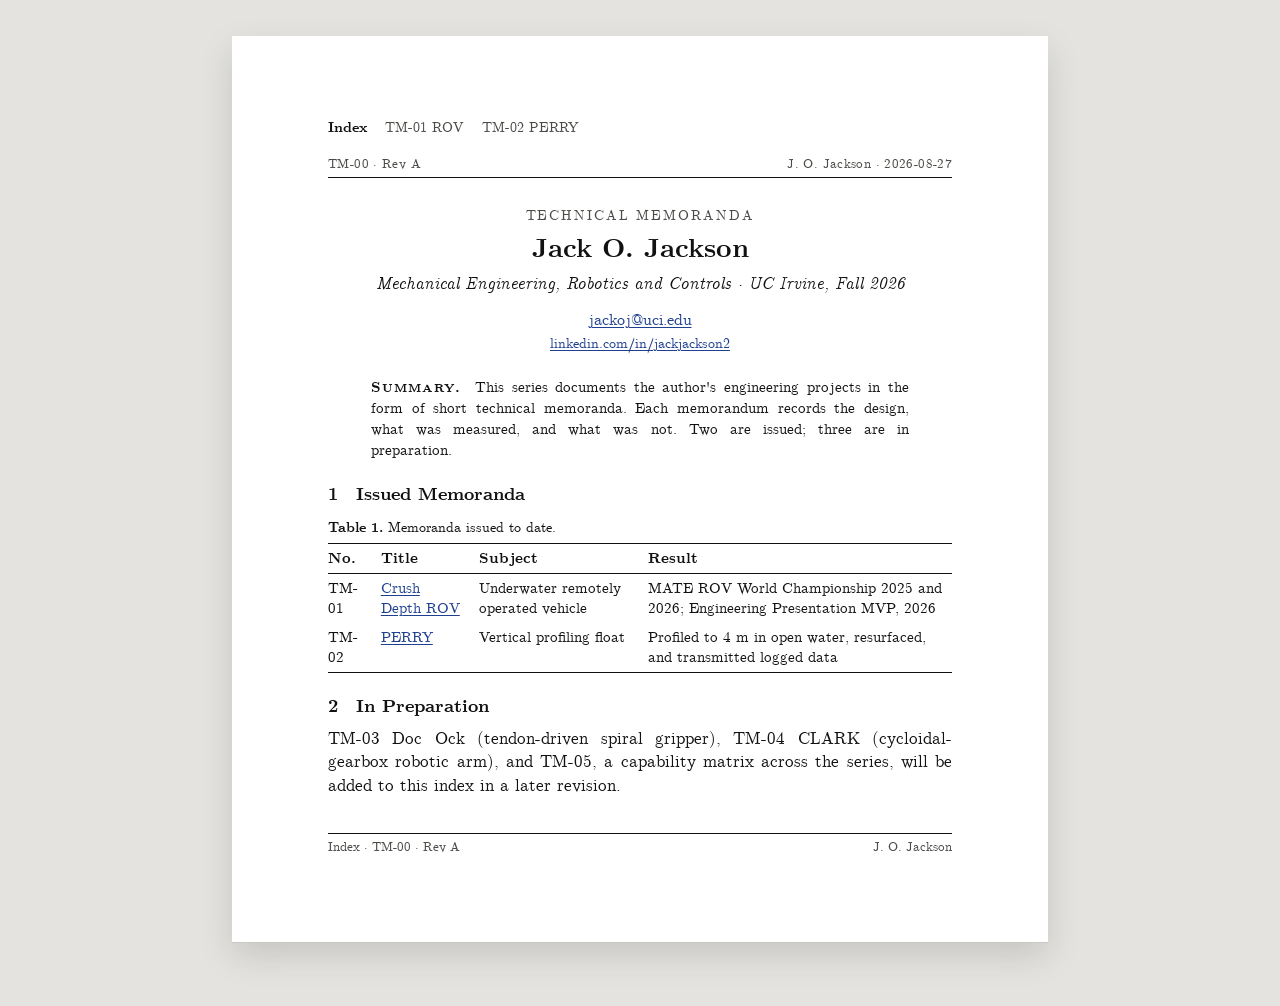
==== index.html @ 0d2413bf "Restyle as technical memoranda Replace the datasheet system (teal/amber, IBM Plex + JetBrains Mono, " ====
<!DOCTYPE html>
<html lang="en">
<head>
<meta charset="utf-8">
<meta name="viewport" content="width=device-width, initial-scale=1">
<title>J. O. Jackson — Technical Memoranda</title>
<meta name="description" content="Technical memoranda by Jack O. Jackson, mechanical engineering (robotics and controls), UC Irvine. Competition ROV, profiling float, and further projects in preparation.">
<link rel="stylesheet" href="assets/style.css">
</head>
<body>
<article class="memo">

  <nav class="site-nav" aria-label="Memorandum index">
    <a href="index.html" aria-current="page">Index</a>
    <a href="01-rov.html">TM-01 ROV</a>
    <a href="02-perry.html">TM-02 PERRY</a>
  </nav>

  <div class="runhead"><span>TM-00 · Rev A</span><span>J. O. Jackson · 2026-08-27</span></div>

  <header>
    <div class="kind">Technical Memoranda</div>
    <h1>Jack O. Jackson</h1>
    <div class="sub">Mechanical Engineering, Robotics and Controls · UC Irvine, Fall 2026</div>
    <div class="authors"><a href="mailto:jackoj@uci.edu">jackoj@uci.edu</a><small><a href="https://linkedin.com/in/jackjackson2">linkedin.com/in/jackjackson2</a></small></div>

    <p class="abstract"><b>Summary.</b> This series documents the author's engineering projects in the form of short technical memoranda. Each memorandum records the design, what was measured, and what was not. Two are issued; three are in preparation.</p>
  </header>

  <section>
    <h2><span class="n">1</span>Issued Memoranda</h2>
    <div class="tabwrap">
      <table>
        <caption><b>Table 1.</b> Memoranda issued to date.</caption>
        <thead><tr><th>No.</th><th>Title</th><th>Subject</th><th>Result</th></tr></thead>
        <tbody>
          <tr>
            <td>TM-01</td>
            <td><a href="01-rov.html">Crush Depth ROV</a></td>
            <td>Underwater remotely operated vehicle</td>
            <td>MATE ROV World Championship 2025 and 2026; Engineering Presentation MVP, 2026</td>
          </tr>
          <tr>
            <td>TM-02</td>
            <td><a href="02-perry.html">PERRY</a></td>
            <td>Vertical profiling float</td>
            <td>Profiled to 4&nbsp;m in open water, resurfaced, and transmitted logged data</td>
          </tr>
        </tbody>
      </table>
    </div>
  </section>

  <section>
    <h2><span class="n">2</span>In Preparation</h2>
    <p>TM-03 Doc Ock (tendon-driven spiral gripper), TM-04 CLARK (cycloidal-gearbox robotic arm), and TM-05, a capability matrix across the series, will be added to this index in a later revision.</p>
  </section>

  <footer class="pgfoot"><span>Index · TM-00 · Rev A</span><span>J. O. Jackson</span></footer>

</article>
</body>
</html>
---- assets/style.css ----
/* ==========================================================================
   Technical memorandum stylesheet — shared by every page (00–05).
   Model: a letter-size lab memo set in Computer Modern. One column, numbered
   sections, captioned figures and tables, references, page footer.
   Ink on paper. Print-to-PDF is a first-class target.
   Type: CMU Serif (OFL) for everything; JetBrains Mono only for identifiers
   that would be typeset in \texttt{} — pin names, file names, registers.
   ========================================================================== */

@font-face {
  font-family: "CMU Serif";
  src: url("fonts/cmu-serif-500-roman.woff2") format("woff2");
  font-weight: 400; font-style: normal; font-display: swap;
}
@font-face {
  font-family: "CMU Serif";
  src: url("fonts/cmu-serif-500-italic.woff2") format("woff2");
  font-weight: 400; font-style: italic; font-display: swap;
}
@font-face {
  font-family: "CMU Serif";
  src: url("fonts/cmu-serif-700-roman.woff2") format("woff2");
  font-weight: 700; font-style: normal; font-display: swap;
}
@font-face {
  font-family: "CMU Serif";
  src: url("fonts/cmu-serif-700-italic.woff2") format("woff2");
  font-weight: 700; font-style: italic; font-display: swap;
}
@font-face {
  font-family: "JetBrains Mono";
  src: url("fonts/JetBrainsMono-Regular.woff2") format("woff2");
  font-weight: 400; font-style: normal; font-display: swap;
}
@font-face {
  font-family: "JetBrains Mono";
  src: url("fonts/JetBrainsMono-Bold.woff2") format("woff2");
  font-weight: 700; font-style: normal; font-display: swap;
}

:root {
  --desk: #e4e3df;       /* screen only: the surface the sheet sits on */
  --paper: #ffffff;
  --ink: #111111;
  --ink-soft: #4a4a46;   /* running head, captions' secondary text */
  --rule: #111111;
  --link: #1f3f8f;       /* hyperref-style dark blue, the one colour on the page */
  --slot: #f7f7f4;       /* reserved figure slot fill */
  --serif: "CMU Serif", "Latin Modern Roman", "Times New Roman", Times, serif;
  --mono: "JetBrains Mono", ui-monospace, Consolas, monospace;
}

* { margin: 0; padding: 0; box-sizing: border-box; }
html { -webkit-text-size-adjust: 100%; }

body {
  font-family: var(--serif);
  font-size: 16.5px;
  line-height: 1.42;
  color: var(--ink);
  background: var(--desk);
}

/* The sheet: one letter page, on screen and in print. */
.memo {
  max-width: 8.5in;
  margin: 36px auto 64px;
  padding: 0.85in 1in 0.9in;
  background: var(--paper);
  box-shadow: 0 1px 0 #c9c8c3, 0 14px 32px rgba(0, 0, 0, 0.13);
}

a { color: var(--link); text-decoration: underline; text-decoration-thickness: 1px; text-underline-offset: 2px; }
a:hover { color: var(--ink); }
a:focus-visible { outline: 2px solid var(--link); outline-offset: 2px; }

code, .tt { font-family: var(--mono); font-size: 0.86em; }

/* --------------------------------------------------------------------------
   Site navigation (screen only) and running head
   -------------------------------------------------------------------------- */

.site-nav {
  display: flex;
  flex-wrap: wrap;
  gap: 4px 18px;
  font-size: 13.5px;
  color: var(--ink-soft);
  margin-bottom: 18px;
}
.site-nav a { color: var(--ink-soft); text-decoration: none; }
.site-nav a:hover { color: var(--ink); text-decoration: underline; }
.site-nav a[aria-current="page"] { color: var(--ink); font-weight: 700; }

.runhead {
  display: flex;
  justify-content: space-between;
  gap: 16px;
  font-size: 12.5px;
  letter-spacing: 0.03em;
  color: var(--ink-soft);
  border-bottom: 0.5pt solid var(--rule);
  padding-bottom: 4px;
  margin-bottom: 28px;
}

/* --------------------------------------------------------------------------
   Title block: kind, title, subtitle, author, abstract, keywords
   -------------------------------------------------------------------------- */

.kind {
  font-size: 13.5px;
  letter-spacing: 0.14em;
  text-transform: uppercase;
  color: var(--ink-soft);
  text-align: center;
}

h1 {
  font-size: 27px;
  font-weight: 700;
  line-height: 1.2;
  text-align: center;
  text-wrap: balance;
  margin: 8px 0 6px;
}

.sub {
  text-align: center;
  font-size: 17px;
  font-style: italic;
  margin-bottom: 14px;
}

.authors { text-align: center; font-size: 16px; }
.authors small { display: block; font-size: 13.5px; color: var(--ink-soft); margin-top: 2px; }

.abstract {
  margin: 24px 0.45in 8px;
  font-size: 15px;
  line-height: 1.4;
  text-align: justify;
  hyphens: auto;
}
.abstract b { font-variant: small-caps; letter-spacing: 0.06em; margin-right: 6px; }

.kw { margin: 0 0.45in 26px; font-size: 14px; color: var(--ink-soft); }

/* --------------------------------------------------------------------------
   Body text: numbered sections
   -------------------------------------------------------------------------- */

section { margin-top: 22px; }

h2 { font-size: 17.5px; font-weight: 700; margin: 0 0 7px; }
h2 .n { display: inline-block; min-width: 1.6em; }

p { margin: 0 0 10px; text-align: justify; hyphens: auto; }
p:last-child { margin-bottom: 0; }

ul, ol { margin: 0 0 10px 1.5em; }
li { margin-bottom: 4px; }

em { font-style: italic; }
strong { font-weight: 700; }

/* Figures. `.pending` marks a reserved slot awaiting a photo, plot, or CAD
   view; pending figures are hidden in print so PDFs never carry a blank. */
.fig { margin: 16px 0 18px; }
.fig .box {
  border: 0.5pt solid var(--ink-soft);
  background: var(--slot);
  width: 100%;
  aspect-ratio: 16 / 8;
  display: grid;
  place-items: center;
  padding: 12px;
  font-size: 13.5px;
  font-style: italic;
  color: var(--ink-soft);
  text-align: center;
}
.fig img, .fig svg { width: 100%; height: auto; display: block; }
.fig .cap { font-size: 13.5px; line-height: 1.35; margin-top: 7px; }
.fig .cap b { font-weight: 700; }

/* Tables: booktabs rules only, no vertical lines, no shading. */
.tabwrap { margin: 10px 0 16px; overflow-x: auto; }
table {
  border-collapse: collapse;
  width: 100%;
  font-size: 14.5px;
  font-variant-numeric: tabular-nums;
}
caption { caption-side: top; text-align: left; font-size: 13.5px; margin-bottom: 6px; }
caption b { font-weight: 700; }
th, td { padding: 4px 8px; text-align: left; vertical-align: top; }
th:first-child, td:first-child { padding-left: 0; }
th:last-child, td:last-child { padding-right: 0; }
thead th { border-top: 1pt solid var(--rule); border-bottom: 0.5pt solid var(--rule); font-weight: 700; }
tbody tr:last-child td { border-bottom: 1pt solid var(--rule); }

/* References */
ol.refs { font-size: 14.5px; margin-left: 1.7em; }
ol.refs li { margin-bottom: 5px; }

/* Page footer */
.pgfoot {
  display: flex;
  justify-content: space-between;
  gap: 16px;
  font-size: 12.5px;
  color: var(--ink-soft);
  border-top: 0.5pt solid var(--rule);
  padding-top: 4px;
  margin-top: 36px;
}

/* --------------------------------------------------------------------------
   Responsive
   -------------------------------------------------------------------------- */

@media (max-width: 720px) {
  body { font-size: 15.5px; }
  .memo { margin: 0 0 32px; padding: 22px 18px 32px; box-shadow: none; }
  .abstract, .kw { margin-left: 0; margin-right: 0; }
  p, .abstract { text-align: left; hyphens: manual; }
  h1 { font-size: 23px; }
}

@media (prefers-reduced-motion: no-preference) {
  a { transition: color 120ms ease; }
}

/* --------------------------------------------------------------------------
   Print — hard requirement. The memo is the page.
   -------------------------------------------------------------------------- */

@page { size: letter; margin: 0.75in 0.85in; }

@media print {
  body { background: #fff; font-size: 11pt; line-height: 1.38; }
  .memo { max-width: none; margin: 0; padding: 0; box-shadow: none; }
  .site-nav { display: none; }
  .fig.pending { display: none; }
  h1 { font-size: 18pt; }
  .sub { font-size: 12pt; }
  h2 { font-size: 12pt; }
  .abstract { font-size: 10pt; }
  .kw, .fig .cap, caption, .runhead, .pgfoot, ol.refs, table { font-size: 9.5pt; }
  section, .fig, .tabwrap { break-inside: avoid; }
  h2 { break-after: avoid; }
  a { color: inherit; text-decoration: none; }
}
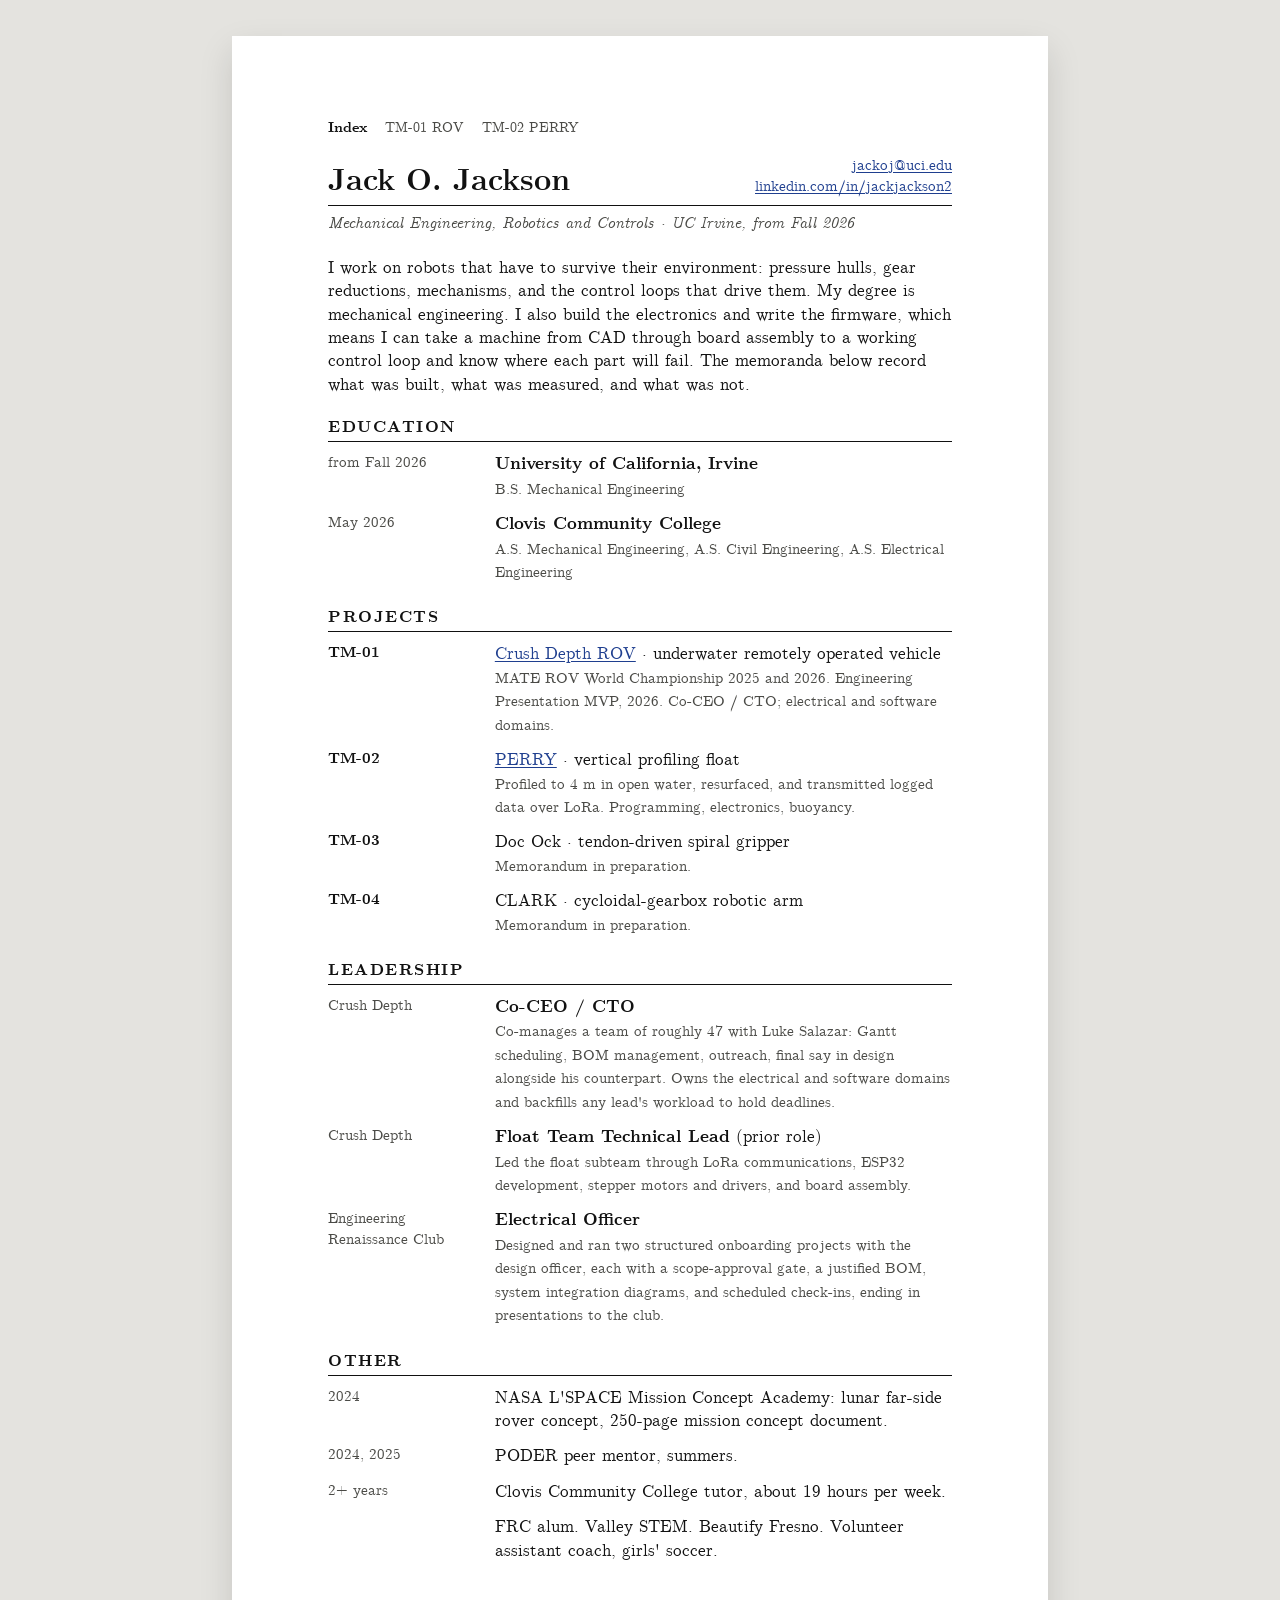
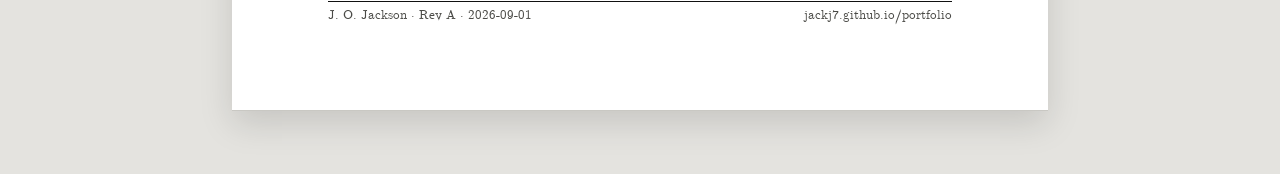
==== commit ccd0ca44: "Landing page as a one-page CV Index no longer a memo about memos. Left-aligned name with contact, po" ====
--- a/index.html
+++ b/index.html
@@ -3,60 +3,101 @@
 <head>
 <meta charset="utf-8">
 <meta name="viewport" content="width=device-width, initial-scale=1">
-<title>J. O. Jackson — Technical Memoranda</title>
-<meta name="description" content="Technical memoranda by Jack O. Jackson, mechanical engineering (robotics and controls), UC Irvine. Competition ROV, profiling float, and further projects in preparation.">
+<title>Jack O. Jackson</title>
+<meta name="description" content="Jack O. Jackson, mechanical engineering (robotics and controls), UC Irvine. Technical memoranda on a competition ROV, a vertical profiling float, and further projects.">
 <link rel="stylesheet" href="assets/style.css">
 </head>
 <body>
-<article class="memo">
+<article class="memo cv">
 
-  <nav class="site-nav" aria-label="Memorandum index">
+  <nav class="site-nav" aria-label="Site">
     <a href="index.html" aria-current="page">Index</a>
     <a href="01-rov.html">TM-01 ROV</a>
     <a href="02-perry.html">TM-02 PERRY</a>
   </nav>
 
-  <div class="runhead"><span>TM-00 · Rev A</span><span>J. O. Jackson · 2026-08-27</span></div>
+  <header class="cv-head">
+    <h1>Jack O. Jackson</h1>
+    <div class="contact">
+      <a href="mailto:jackoj@uci.edu">jackoj@uci.edu</a>
+      <a href="https://linkedin.com/in/jackjackson2">linkedin.com/in/jackjackson2</a>
+    </div>
+  </header>
+  <p class="cv-tagline">Mechanical Engineering, Robotics and Controls · UC Irvine, from Fall 2026</p>
 
-  <header>
-    <div class="kind">Technical Memoranda</div>
-    <h1>Jack O. Jackson</h1>
-    <div class="sub">Mechanical Engineering, Robotics and Controls · UC Irvine, Fall 2026</div>
-    <div class="authors"><a href="mailto:jackoj@uci.edu">jackoj@uci.edu</a><small><a href="https://linkedin.com/in/jackjackson2">linkedin.com/in/jackjackson2</a></small></div>
+  <section class="cv-sec">
+    <p class="lead">I work on robots that have to survive their environment: pressure hulls, gear reductions, mechanisms, and the control loops that drive them. My degree is mechanical engineering. I also build the electronics and write the firmware, which means I can take a machine from CAD through board assembly to a working control loop and know where each part will fail. The memoranda below record what was built, what was measured, and what was not.</p>
+  </section>
 
-    <p class="abstract"><b>Summary.</b> This series documents the author's engineering projects in the form of short technical memoranda. Each memorandum records the design, what was measured, and what was not. Two are issued; three are in preparation.</p>
-  </header>
-
-  <section>
-    <h2><span class="n">1</span>Issued Memoranda</h2>
-    <div class="tabwrap">
-      <table>
-        <caption><b>Table 1.</b> Memoranda issued to date.</caption>
-        <thead><tr><th>No.</th><th>Title</th><th>Subject</th><th>Result</th></tr></thead>
-        <tbody>
-          <tr>
-            <td>TM-01</td>
-            <td><a href="01-rov.html">Crush Depth ROV</a></td>
-            <td>Underwater remotely operated vehicle</td>
-            <td>MATE ROV World Championship 2025 and 2026; Engineering Presentation MVP, 2026</td>
-          </tr>
-          <tr>
-            <td>TM-02</td>
-            <td><a href="02-perry.html">PERRY</a></td>
-            <td>Vertical profiling float</td>
-            <td>Profiled to 4&nbsp;m in open water, resurfaced, and transmitted logged data</td>
-          </tr>
-        </tbody>
-      </table>
+  <section class="cv-sec">
+    <h2>Education</h2>
+    <div class="cv-row">
+      <div class="lbl">from Fall 2026</div>
+      <div class="body"><p><span class="role">University of California, Irvine</span><br><span class="meta">B.S. Mechanical Engineering</span></p></div>
+    </div>
+    <div class="cv-row">
+      <div class="lbl">May 2026</div>
+      <div class="body"><p><span class="role">Clovis Community College</span><br><span class="meta">A.S. Mechanical Engineering, A.S. Civil Engineering, A.S. Electrical Engineering</span></p></div>
     </div>
   </section>
 
-  <section>
-    <h2><span class="n">2</span>In Preparation</h2>
-    <p>TM-03 Doc Ock (tendon-driven spiral gripper), TM-04 CLARK (cycloidal-gearbox robotic arm), and TM-05, a capability matrix across the series, will be added to this index in a later revision.</p>
+  <section class="cv-sec">
+    <h2>Projects</h2>
+    <div class="cv-row">
+      <div class="lbl"><b>TM-01</b></div>
+      <div class="body"><p><a href="01-rov.html">Crush Depth ROV</a> · underwater remotely operated vehicle<br><span class="meta">MATE ROV World Championship 2025 and 2026. Engineering Presentation MVP, 2026. Co-CEO / CTO; electrical and software domains.</span></p></div>
+    </div>
+    <div class="cv-row">
+      <div class="lbl"><b>TM-02</b></div>
+      <div class="body"><p><a href="02-perry.html">PERRY</a> · vertical profiling float<br><span class="meta">Profiled to 4&nbsp;m in open water, resurfaced, and transmitted logged data over LoRa. Programming, electronics, buoyancy.</span></p></div>
+    </div>
+    <div class="cv-row">
+      <div class="lbl"><b>TM-03</b></div>
+      <div class="body"><p>Doc Ock · tendon-driven spiral gripper<br><span class="meta">Memorandum in preparation.</span></p></div>
+    </div>
+    <div class="cv-row">
+      <div class="lbl"><b>TM-04</b></div>
+      <div class="body"><p>CLARK · cycloidal-gearbox robotic arm<br><span class="meta">Memorandum in preparation.</span></p></div>
+    </div>
   </section>
 
-  <footer class="pgfoot"><span>Index · TM-00 · Rev A</span><span>J. O. Jackson</span></footer>
+  <section class="cv-sec">
+    <h2>Leadership</h2>
+    <div class="cv-row">
+      <div class="lbl">Crush Depth</div>
+      <div class="body"><p><span class="role">Co-CEO / CTO</span><br><span class="meta">Co-manages a team of roughly 47 with Luke Salazar: Gantt scheduling, BOM management, outreach, final say in design alongside his counterpart. Owns the electrical and software domains and backfills any lead's workload to hold deadlines.</span></p></div>
+    </div>
+    <div class="cv-row">
+      <div class="lbl">Crush Depth</div>
+      <div class="body"><p><span class="role">Float Team Technical Lead</span> (prior role)<br><span class="meta">Led the float subteam through LoRa communications, ESP32 development, stepper motors and drivers, and board assembly.</span></p></div>
+    </div>
+    <div class="cv-row">
+      <div class="lbl">Engineering Renaissance Club</div>
+      <div class="body"><p><span class="role">Electrical Officer</span><br><span class="meta">Designed and ran two structured onboarding projects with the design officer, each with a scope-approval gate, a justified BOM, system integration diagrams, and scheduled check-ins, ending in presentations to the club.</span></p></div>
+    </div>
+  </section>
+
+  <section class="cv-sec">
+    <h2>Other</h2>
+    <div class="cv-row">
+      <div class="lbl">2024</div>
+      <div class="body"><p>NASA L'SPACE Mission Concept Academy: lunar far-side rover concept, 250-page mission concept document.</p></div>
+    </div>
+    <div class="cv-row">
+      <div class="lbl">2024, 2025</div>
+      <div class="body"><p>PODER peer mentor, summers.</p></div>
+    </div>
+    <div class="cv-row">
+      <div class="lbl">2+ years</div>
+      <div class="body"><p>Clovis Community College tutor, about 19 hours per week.</p></div>
+    </div>
+    <div class="cv-row">
+      <div class="lbl"></div>
+      <div class="body"><p>FRC alum. Valley STEM. Beautify Fresno. Volunteer assistant coach, girls' soccer.</p></div>
+    </div>
+  </section>
+
+  <footer class="pgfoot"><span>J. O. Jackson · Rev A · 2026-09-01</span><span>jackj7.github.io/portfolio</span></footer>
 
 </article>
 </body>
--- a/assets/style.css
+++ b/assets/style.css
@@ -217,6 +217,64 @@
 }
 
 /* --------------------------------------------------------------------------
+   Landing page: one-page CV skeleton. Same paper and face as the memos,
+   different bones: left-aligned name with a rule, label column on the left,
+   content on the right. No kind label, no abstract, no running head.
+   -------------------------------------------------------------------------- */
+
+.cv-head {
+  display: flex;
+  justify-content: space-between;
+  align-items: flex-end;
+  flex-wrap: wrap;
+  gap: 6px 24px;
+  border-bottom: 1pt solid var(--rule);
+  padding-bottom: 8px;
+  margin-bottom: 6px;
+}
+.cv-head h1 { font-size: 30px; text-align: left; margin: 0; line-height: 1.1; }
+.cv-head .contact { font-size: 14.5px; text-align: right; line-height: 1.45; }
+.cv-head .contact a { display: block; }
+.cv-tagline { font-size: 15.5px; font-style: italic; color: var(--ink-soft); margin-bottom: 22px; }
+
+.cv-sec { margin-top: 20px; }
+.cv-sec h2 {
+  font-size: 15.5px;
+  letter-spacing: 0.1em;
+  text-transform: uppercase;
+  border-bottom: 0.5pt solid var(--rule);
+  padding-bottom: 3px;
+  margin-bottom: 10px;
+}
+.cv-row {
+  display: grid;
+  grid-template-columns: 1.55in 1fr;
+  gap: 2px 18px;
+  margin-bottom: 9px;
+}
+.cv-row:last-child { margin-bottom: 0; }
+.cv-row .lbl { font-size: 14.5px; color: var(--ink-soft); font-variant-numeric: tabular-nums; }
+.cv-row .lbl b { color: var(--ink); font-weight: 700; }
+.cv-row .body { min-width: 0; }
+.cv-row .body p { text-align: left; hyphens: manual; margin-bottom: 3px; }
+.cv-row .body .role { font-weight: 700; }
+.cv-row .body .meta { font-size: 14.5px; color: var(--ink-soft); }
+.cv-sec p.lead { text-align: left; hyphens: manual; margin-bottom: 0; }
+
+@media (max-width: 720px) {
+  .cv-head { align-items: flex-start; }
+  .cv-head .contact { text-align: left; }
+  .cv-row { grid-template-columns: 1fr; gap: 0; margin-bottom: 12px; }
+}
+
+@media print {
+  .cv-head h1 { font-size: 22pt; }
+  .cv-sec h2 { font-size: 11pt; }
+  .cv-row .lbl, .cv-row .body .meta, .cv-head .contact { font-size: 9.5pt; }
+  .cv-sec { break-inside: avoid; }
+}
+
+/* --------------------------------------------------------------------------
    Responsive
    -------------------------------------------------------------------------- */
 
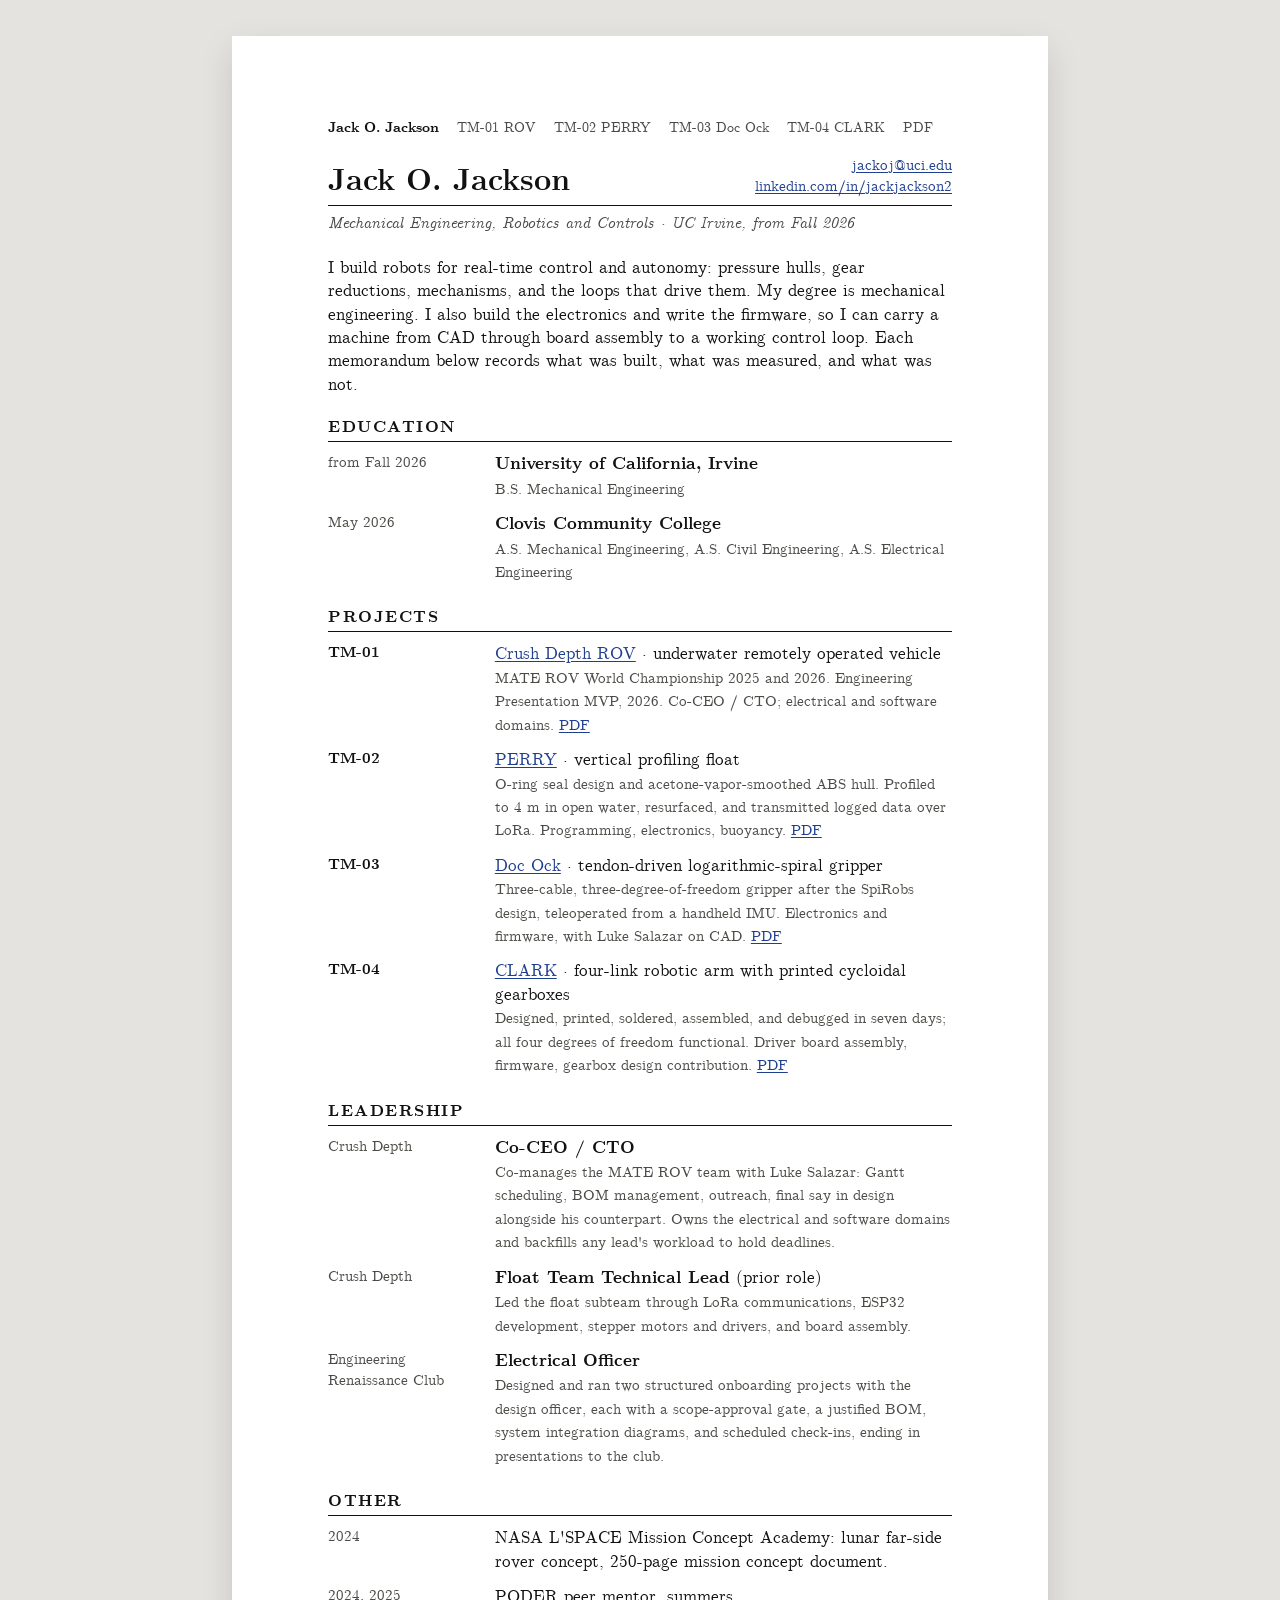
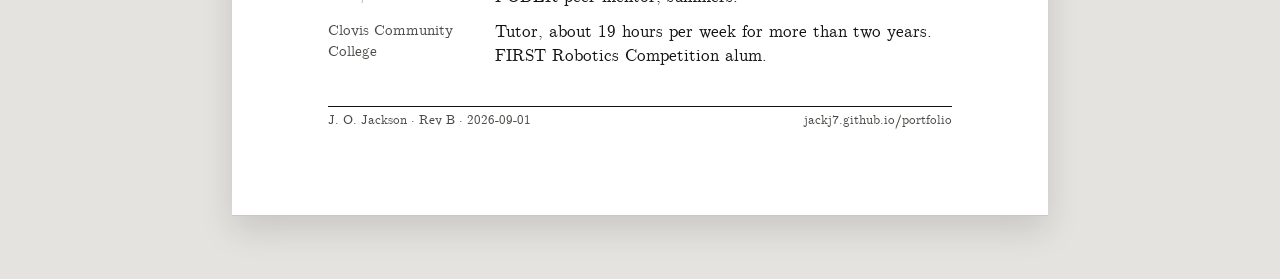
==== commit f67526c0: "Content pass: TM-03, TM-04, tighter memos, PDFs - Add TM-03 Doc Ock and TM-04 CLARK from the brief; " ====
--- a/index.html
+++ b/index.html
@@ -4,16 +4,19 @@
 <meta charset="utf-8">
 <meta name="viewport" content="width=device-width, initial-scale=1">
 <title>Jack O. Jackson</title>
-<meta name="description" content="Jack O. Jackson, mechanical engineering (robotics and controls), UC Irvine. Technical memoranda on a competition ROV, a vertical profiling float, and further projects.">
+<meta name="description" content="Jack O. Jackson, mechanical engineering (robotics and controls), UC Irvine. Technical memoranda on a competition ROV, a profiling float, a spiral gripper, and a cycloidal robotic arm.">
 <link rel="stylesheet" href="assets/style.css">
 </head>
 <body>
 <article class="memo cv">
 
   <nav class="site-nav" aria-label="Site">
-    <a href="index.html" aria-current="page">Index</a>
+    <a href="index.html" aria-current="page">Jack O. Jackson</a>
     <a href="01-rov.html">TM-01 ROV</a>
     <a href="02-perry.html">TM-02 PERRY</a>
+    <a href="03-doc-ock.html">TM-03 Doc Ock</a>
+    <a href="04-clark.html">TM-04 CLARK</a>
+    <a href="pdf/Jack-O-Jackson-CV.pdf">PDF</a>
   </nav>
 
   <header class="cv-head">
@@ -26,7 +29,7 @@
   <p class="cv-tagline">Mechanical Engineering, Robotics and Controls · UC Irvine, from Fall 2026</p>
 
   <section class="cv-sec">
-    <p class="lead">I work on robots that have to survive their environment: pressure hulls, gear reductions, mechanisms, and the control loops that drive them. My degree is mechanical engineering. I also build the electronics and write the firmware, which means I can take a machine from CAD through board assembly to a working control loop and know where each part will fail. The memoranda below record what was built, what was measured, and what was not.</p>
+    <p class="lead">I build robots for real-time control and autonomy: pressure hulls, gear reductions, mechanisms, and the loops that drive them. My degree is mechanical engineering. I also build the electronics and write the firmware, so I can carry a machine from CAD through board assembly to a working control loop. Each memorandum below records what was built, what was measured, and what was not.</p>
   </section>
 
   <section class="cv-sec">
@@ -45,19 +48,19 @@
     <h2>Projects</h2>
     <div class="cv-row">
       <div class="lbl"><b>TM-01</b></div>
-      <div class="body"><p><a href="01-rov.html">Crush Depth ROV</a> · underwater remotely operated vehicle<br><span class="meta">MATE ROV World Championship 2025 and 2026. Engineering Presentation MVP, 2026. Co-CEO / CTO; electrical and software domains.</span></p></div>
+      <div class="body"><p><a href="01-rov.html">Crush Depth ROV</a> · underwater remotely operated vehicle<br><span class="meta">MATE ROV World Championship 2025 and 2026. Engineering Presentation MVP, 2026. Co-CEO / CTO; electrical and software domains. <a href="pdf/TM-01-ROV.pdf">PDF</a></span></p></div>
     </div>
     <div class="cv-row">
       <div class="lbl"><b>TM-02</b></div>
-      <div class="body"><p><a href="02-perry.html">PERRY</a> · vertical profiling float<br><span class="meta">Profiled to 4&nbsp;m in open water, resurfaced, and transmitted logged data over LoRa. Programming, electronics, buoyancy.</span></p></div>
+      <div class="body"><p><a href="02-perry.html">PERRY</a> · vertical profiling float<br><span class="meta">O-ring seal design and acetone-vapor-smoothed ABS hull. Profiled to 4&nbsp;m in open water, resurfaced, and transmitted logged data over LoRa. Programming, electronics, buoyancy. <a href="pdf/TM-02-PERRY.pdf">PDF</a></span></p></div>
     </div>
     <div class="cv-row">
       <div class="lbl"><b>TM-03</b></div>
-      <div class="body"><p>Doc Ock · tendon-driven spiral gripper<br><span class="meta">Memorandum in preparation.</span></p></div>
+      <div class="body"><p><a href="03-doc-ock.html">Doc Ock</a> · tendon-driven logarithmic-spiral gripper<br><span class="meta">Three-cable, three-degree-of-freedom gripper after the SpiRobs design, teleoperated from a handheld IMU. Electronics and firmware, with Luke Salazar on CAD. <a href="pdf/TM-03-Doc-Ock.pdf">PDF</a></span></p></div>
     </div>
     <div class="cv-row">
       <div class="lbl"><b>TM-04</b></div>
-      <div class="body"><p>CLARK · cycloidal-gearbox robotic arm<br><span class="meta">Memorandum in preparation.</span></p></div>
+      <div class="body"><p><a href="04-clark.html">CLARK</a> · four-link robotic arm with printed cycloidal gearboxes<br><span class="meta">Designed, printed, soldered, assembled, and debugged in seven days; all four degrees of freedom functional. Driver board assembly, firmware, gearbox design contribution. <a href="pdf/TM-04-CLARK.pdf">PDF</a></span></p></div>
     </div>
   </section>
 
@@ -65,7 +68,7 @@
     <h2>Leadership</h2>
     <div class="cv-row">
       <div class="lbl">Crush Depth</div>
-      <div class="body"><p><span class="role">Co-CEO / CTO</span><br><span class="meta">Co-manages a team of roughly 47 with Luke Salazar: Gantt scheduling, BOM management, outreach, final say in design alongside his counterpart. Owns the electrical and software domains and backfills any lead's workload to hold deadlines.</span></p></div>
+      <div class="body"><p><span class="role">Co-CEO / CTO</span><br><span class="meta">Co-manages the MATE ROV team with Luke Salazar: Gantt scheduling, BOM management, outreach, final say in design alongside his counterpart. Owns the electrical and software domains and backfills any lead's workload to hold deadlines.</span></p></div>
     </div>
     <div class="cv-row">
       <div class="lbl">Crush Depth</div>
@@ -88,16 +91,12 @@
       <div class="body"><p>PODER peer mentor, summers.</p></div>
     </div>
     <div class="cv-row">
-      <div class="lbl">2+ years</div>
-      <div class="body"><p>Clovis Community College tutor, about 19 hours per week.</p></div>
-    </div>
-    <div class="cv-row">
-      <div class="lbl"></div>
-      <div class="body"><p>FRC alum. Valley STEM. Beautify Fresno. Volunteer assistant coach, girls' soccer.</p></div>
+      <div class="lbl">Clovis Community College</div>
+      <div class="body"><p>Tutor, about 19 hours per week for more than two years. FIRST Robotics Competition alum.</p></div>
     </div>
   </section>
 
-  <footer class="pgfoot"><span>J. O. Jackson · Rev A · 2026-09-01</span><span>jackj7.github.io/portfolio</span></footer>
+  <footer class="pgfoot"><span>J. O. Jackson · Rev B · 2026-09-01</span><span>jackj7.github.io/portfolio</span></footer>
 
 </article>
 </body>
--- a/assets/style.css
+++ b/assets/style.css
@@ -136,7 +136,7 @@
 .authors small { display: block; font-size: 13.5px; color: var(--ink-soft); margin-top: 2px; }
 
 .abstract {
-  margin: 24px 0.45in 8px;
+  margin: 24px 0.45in 26px;
   font-size: 15px;
   line-height: 1.4;
   text-align: justify;
@@ -144,7 +144,6 @@
 }
 .abstract b { font-variant: small-caps; letter-spacing: 0.06em; margin-right: 6px; }
 
-.kw { margin: 0 0.45in 26px; font-size: 14px; color: var(--ink-soft); }
 
 /* --------------------------------------------------------------------------
    Body text: numbered sections
@@ -165,8 +164,10 @@
 strong { font-weight: 700; }
 
 /* Figures. `.pending` marks a reserved slot awaiting a photo, plot, or CAD
-   view; pending figures are hidden in print so PDFs never carry a blank. */
+   view. Pending figures are hidden everywhere: the markup stays so a real
+   image can be dropped in, but no reader ever sees an empty frame. */
 .fig { margin: 16px 0 18px; }
+.fig.pending { display: none; }
 .fig .box {
   border: 0.5pt solid var(--ink-soft);
   background: var(--slot);
@@ -268,10 +269,17 @@
 }
 
 @media print {
-  .cv-head h1 { font-size: 22pt; }
-  .cv-sec h2 { font-size: 11pt; }
-  .cv-row .lbl, .cv-row .body .meta, .cv-head .contact { font-size: 9.5pt; }
-  .cv-sec { break-inside: avoid; }
+  /* The CV must fit one letter page. */
+  .cv { font-size: 9.6pt; line-height: 1.28; }
+  .cv-head { padding-bottom: 4px; margin-bottom: 3px; }
+  .cv-head h1 { font-size: 20pt; }
+  .cv-tagline { font-size: 10pt; margin-bottom: 10px; }
+  .cv-sec { margin-top: 8px; break-inside: avoid; }
+  .cv-sec h2 { font-size: 10pt; margin-bottom: 5px; padding-bottom: 2px; }
+  .cv-row { margin-bottom: 3px; grid-template-columns: 1.25in 1fr; }
+  .cv-row .body p { margin-bottom: 0; }
+  .cv-row .lbl, .cv-row .body .meta, .cv-head .contact { font-size: 8.7pt; }
+  .cv .pgfoot { margin-top: 14px; }
 }
 
 /* --------------------------------------------------------------------------
@@ -305,7 +313,7 @@
   .sub { font-size: 12pt; }
   h2 { font-size: 12pt; }
   .abstract { font-size: 10pt; }
-  .kw, .fig .cap, caption, .runhead, .pgfoot, ol.refs, table { font-size: 9.5pt; }
+  .fig .cap, caption, .runhead, .pgfoot, ol.refs, table { font-size: 9.5pt; }
   section, .fig, .tabwrap { break-inside: avoid; }
   h2 { break-after: avoid; }
   a { color: inherit; text-decoration: none; }
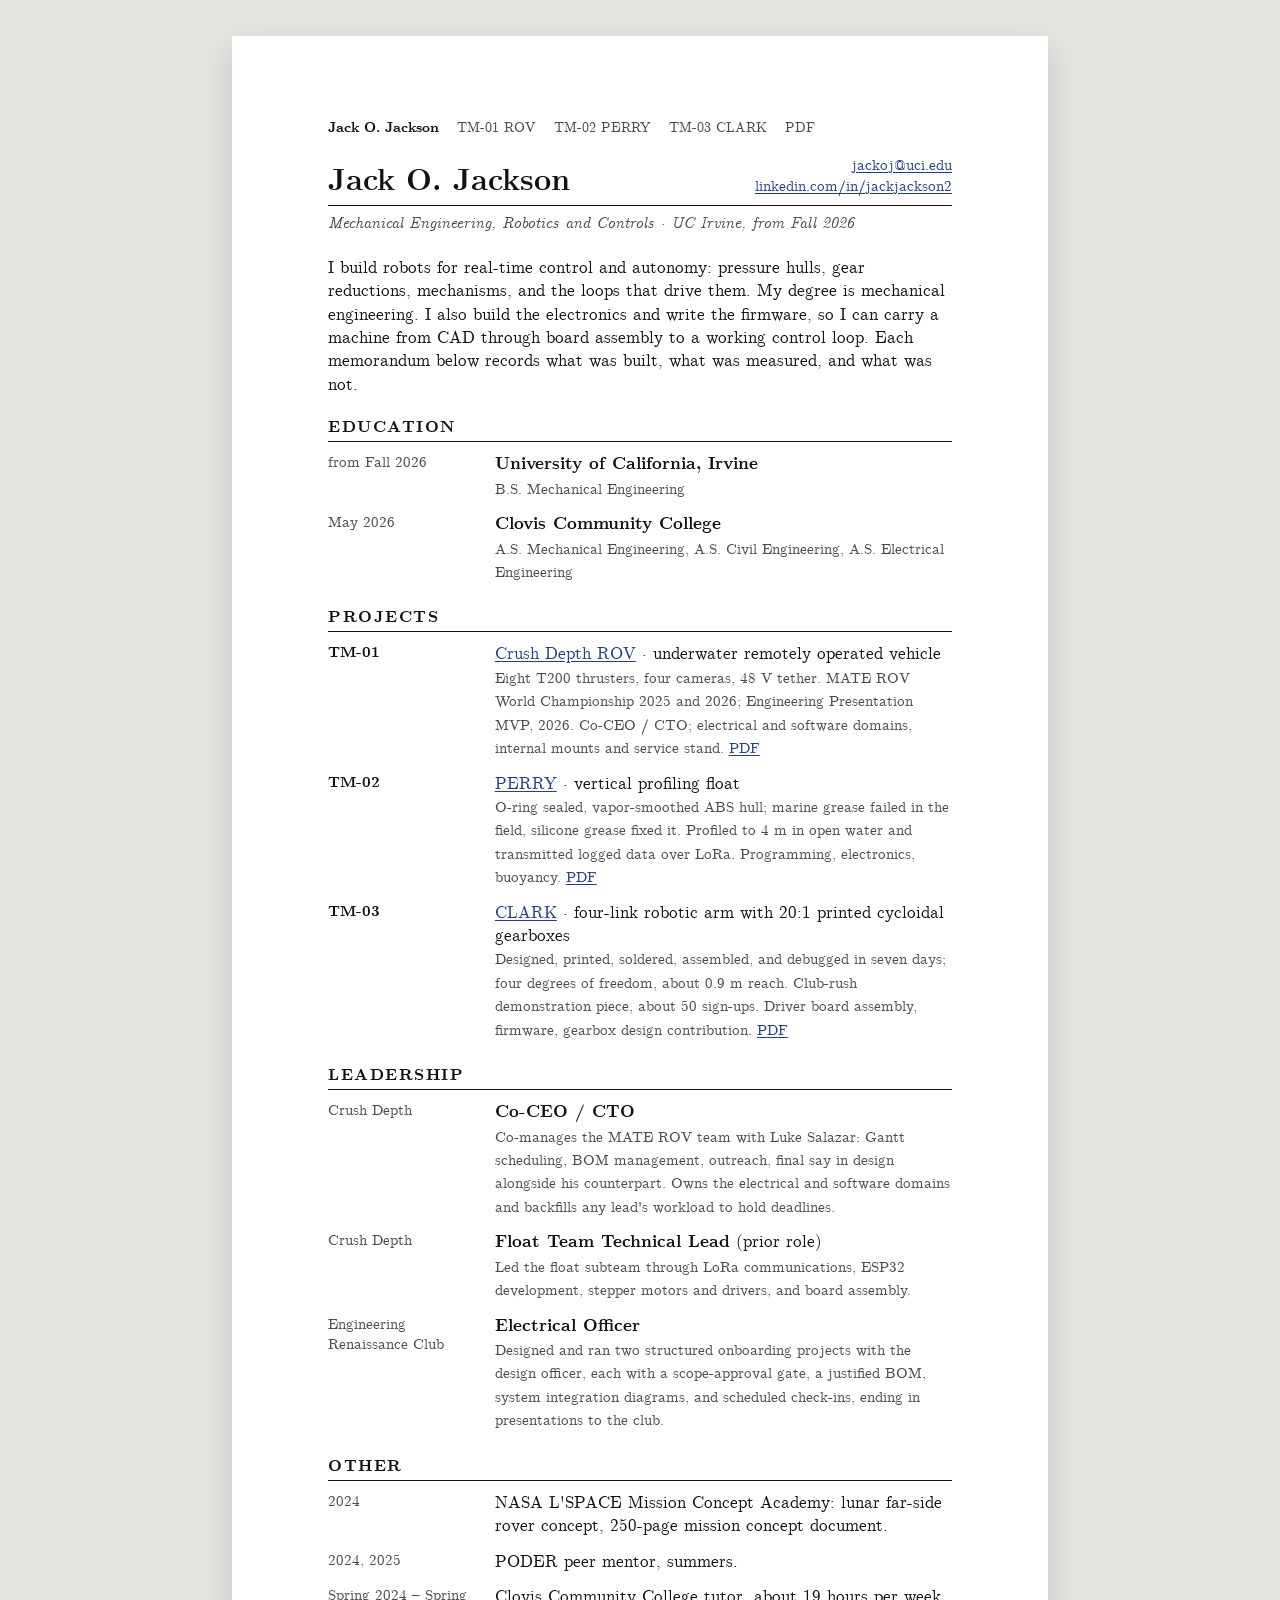
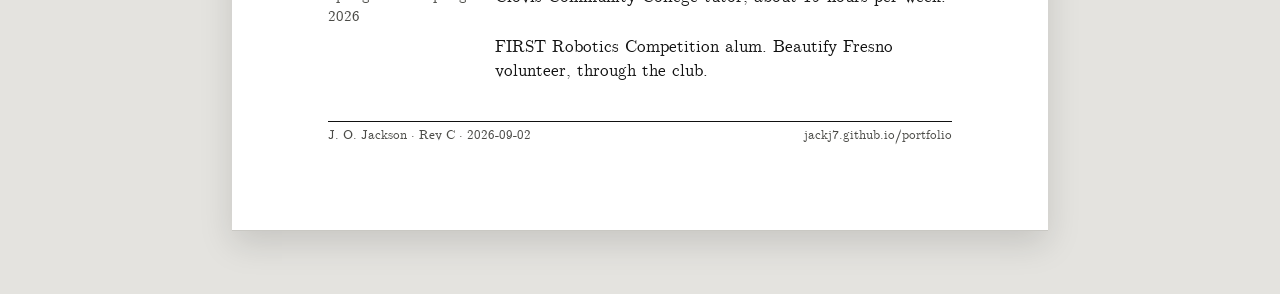
==== commit 2b6cd7b6: "Photos, field data, and Doc Ock removed - Six photographs added (ROV x2, PERRY x2, CLARK x2); raw me" ====
--- a/index.html
+++ b/index.html
@@ -4,7 +4,7 @@
 <meta charset="utf-8">
 <meta name="viewport" content="width=device-width, initial-scale=1">
 <title>Jack O. Jackson</title>
-<meta name="description" content="Jack O. Jackson, mechanical engineering (robotics and controls), UC Irvine. Technical memoranda on a competition ROV, a profiling float, a spiral gripper, and a cycloidal robotic arm.">
+<meta name="description" content="Jack O. Jackson, mechanical engineering (robotics and controls), UC Irvine. Technical memoranda on a competition ROV, a profiling float, and a cycloidal robotic arm.">
 <link rel="stylesheet" href="assets/style.css">
 </head>
 <body>
@@ -14,8 +14,7 @@
     <a href="index.html" aria-current="page">Jack O. Jackson</a>
     <a href="01-rov.html">TM-01 ROV</a>
     <a href="02-perry.html">TM-02 PERRY</a>
-    <a href="03-doc-ock.html">TM-03 Doc Ock</a>
-    <a href="04-clark.html">TM-04 CLARK</a>
+    <a href="03-clark.html">TM-03 CLARK</a>
     <a href="pdf/Jack-O-Jackson-CV.pdf">PDF</a>
   </nav>
 
@@ -48,19 +47,15 @@
     <h2>Projects</h2>
     <div class="cv-row">
       <div class="lbl"><b>TM-01</b></div>
-      <div class="body"><p><a href="01-rov.html">Crush Depth ROV</a> · underwater remotely operated vehicle<br><span class="meta">MATE ROV World Championship 2025 and 2026. Engineering Presentation MVP, 2026. Co-CEO / CTO; electrical and software domains. <a href="pdf/TM-01-ROV.pdf">PDF</a></span></p></div>
+      <div class="body"><p><a href="01-rov.html">Crush Depth ROV</a> · underwater remotely operated vehicle<br><span class="meta">Eight T200 thrusters, four cameras, 48&nbsp;V tether. MATE ROV World Championship 2025 and 2026; Engineering Presentation MVP, 2026. Co-CEO / CTO; electrical and software domains, internal mounts and service stand. <a href="pdf/TM-01-ROV.pdf">PDF</a></span></p></div>
     </div>
     <div class="cv-row">
       <div class="lbl"><b>TM-02</b></div>
-      <div class="body"><p><a href="02-perry.html">PERRY</a> · vertical profiling float<br><span class="meta">O-ring seal design and acetone-vapor-smoothed ABS hull. Profiled to 4&nbsp;m in open water, resurfaced, and transmitted logged data over LoRa. Programming, electronics, buoyancy. <a href="pdf/TM-02-PERRY.pdf">PDF</a></span></p></div>
+      <div class="body"><p><a href="02-perry.html">PERRY</a> · vertical profiling float<br><span class="meta">O-ring sealed, vapor-smoothed ABS hull; marine grease failed in the field, silicone grease fixed it. Profiled to 4&nbsp;m in open water and transmitted logged data over LoRa. Programming, electronics, buoyancy. <a href="pdf/TM-02-PERRY.pdf">PDF</a></span></p></div>
     </div>
     <div class="cv-row">
       <div class="lbl"><b>TM-03</b></div>
-      <div class="body"><p><a href="03-doc-ock.html">Doc Ock</a> · tendon-driven logarithmic-spiral gripper<br><span class="meta">Three-cable, three-degree-of-freedom gripper after the SpiRobs design, teleoperated from a handheld IMU. Electronics and firmware, with Luke Salazar on CAD. <a href="pdf/TM-03-Doc-Ock.pdf">PDF</a></span></p></div>
-    </div>
-    <div class="cv-row">
-      <div class="lbl"><b>TM-04</b></div>
-      <div class="body"><p><a href="04-clark.html">CLARK</a> · four-link robotic arm with printed cycloidal gearboxes<br><span class="meta">Designed, printed, soldered, assembled, and debugged in seven days; all four degrees of freedom functional. Driver board assembly, firmware, gearbox design contribution. <a href="pdf/TM-04-CLARK.pdf">PDF</a></span></p></div>
+      <div class="body"><p><a href="03-clark.html">CLARK</a> · four-link robotic arm with 20:1 printed cycloidal gearboxes<br><span class="meta">Designed, printed, soldered, assembled, and debugged in seven days; four degrees of freedom, about 0.9&nbsp;m reach. Club-rush demonstration piece, about 50 sign-ups. Driver board assembly, firmware, gearbox design contribution. <a href="pdf/TM-03-CLARK.pdf">PDF</a></span></p></div>
     </div>
   </section>
 
@@ -91,12 +86,16 @@
       <div class="body"><p>PODER peer mentor, summers.</p></div>
     </div>
     <div class="cv-row">
-      <div class="lbl">Clovis Community College</div>
-      <div class="body"><p>Tutor, about 19 hours per week for more than two years. FIRST Robotics Competition alum.</p></div>
+      <div class="lbl">Spring 2024 – Spring 2026</div>
+      <div class="body"><p>Clovis Community College tutor, about 19 hours per week.</p></div>
+    </div>
+    <div class="cv-row">
+      <div class="lbl"></div>
+      <div class="body"><p>FIRST Robotics Competition alum. Beautify Fresno volunteer, through the club.</p></div>
     </div>
   </section>
 
-  <footer class="pgfoot"><span>J. O. Jackson · Rev B · 2026-09-01</span><span>jackj7.github.io/portfolio</span></footer>
+  <footer class="pgfoot"><span>J. O. Jackson · Rev C · 2026-09-02</span><span>jackj7.github.io/portfolio</span></footer>
 
 </article>
 </body>
--- a/assets/style.css
+++ b/assets/style.css
@@ -182,6 +182,10 @@
   text-align: center;
 }
 .fig img, .fig svg { width: 100%; height: auto; display: block; }
+.fig img { border: 0.5pt solid var(--ink-soft); }
+/* Two photographs side by side, for portrait frames. */
+.fig.pair .frames { display: grid; grid-template-columns: 1fr 1fr; gap: 10px; align-items: start; }
+.fig.pair .frames img { aspect-ratio: 3 / 4; object-fit: cover; }
 .fig .cap { font-size: 13.5px; line-height: 1.35; margin-top: 7px; }
 .fig .cap b { font-weight: 700; }
 
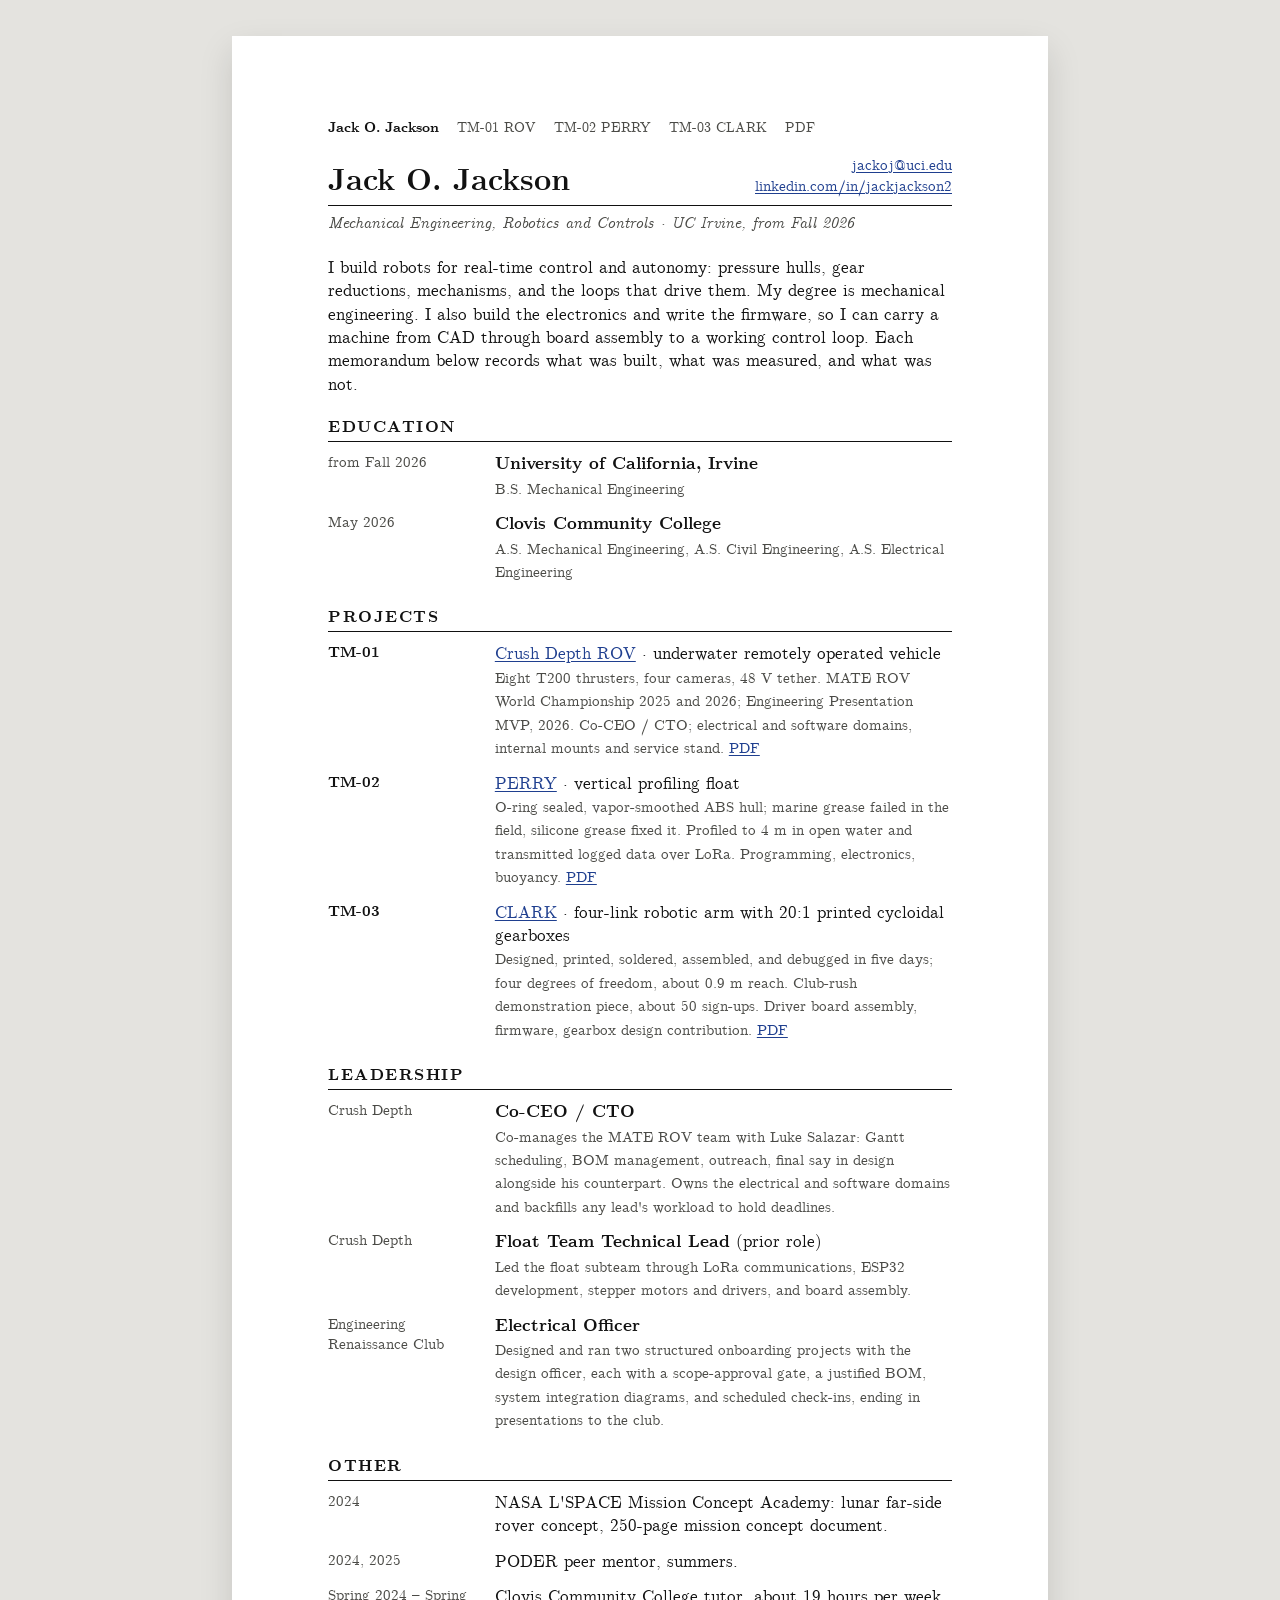
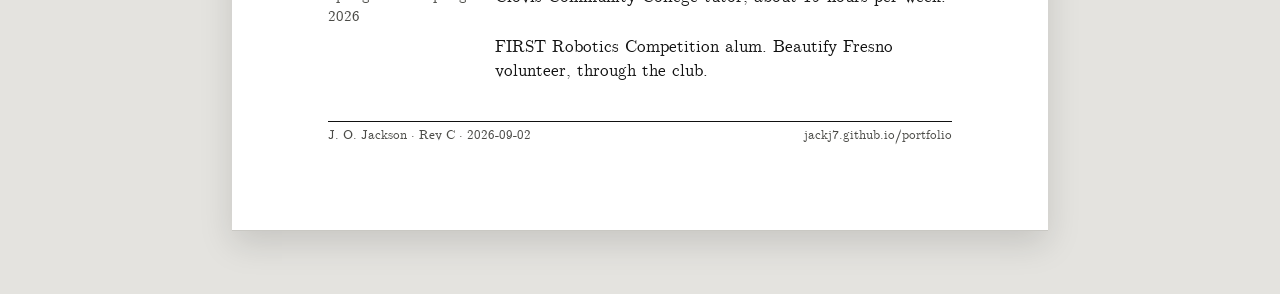
==== commit 0aec1407: "CLARK: five-day build, confirmed by Jack; RYLR896 and 20:1 confirmed Co-Authored-By: Claude Fable 5." ====
--- a/index.html
+++ b/index.html
@@ -55,7 +55,7 @@
     </div>
     <div class="cv-row">
       <div class="lbl"><b>TM-03</b></div>
-      <div class="body"><p><a href="03-clark.html">CLARK</a> · four-link robotic arm with 20:1 printed cycloidal gearboxes<br><span class="meta">Designed, printed, soldered, assembled, and debugged in seven days; four degrees of freedom, about 0.9&nbsp;m reach. Club-rush demonstration piece, about 50 sign-ups. Driver board assembly, firmware, gearbox design contribution. <a href="pdf/TM-03-CLARK.pdf">PDF</a></span></p></div>
+      <div class="body"><p><a href="03-clark.html">CLARK</a> · four-link robotic arm with 20:1 printed cycloidal gearboxes<br><span class="meta">Designed, printed, soldered, assembled, and debugged in five days; four degrees of freedom, about 0.9&nbsp;m reach. Club-rush demonstration piece, about 50 sign-ups. Driver board assembly, firmware, gearbox design contribution. <a href="pdf/TM-03-CLARK.pdf">PDF</a></span></p></div>
     </div>
   </section>
 
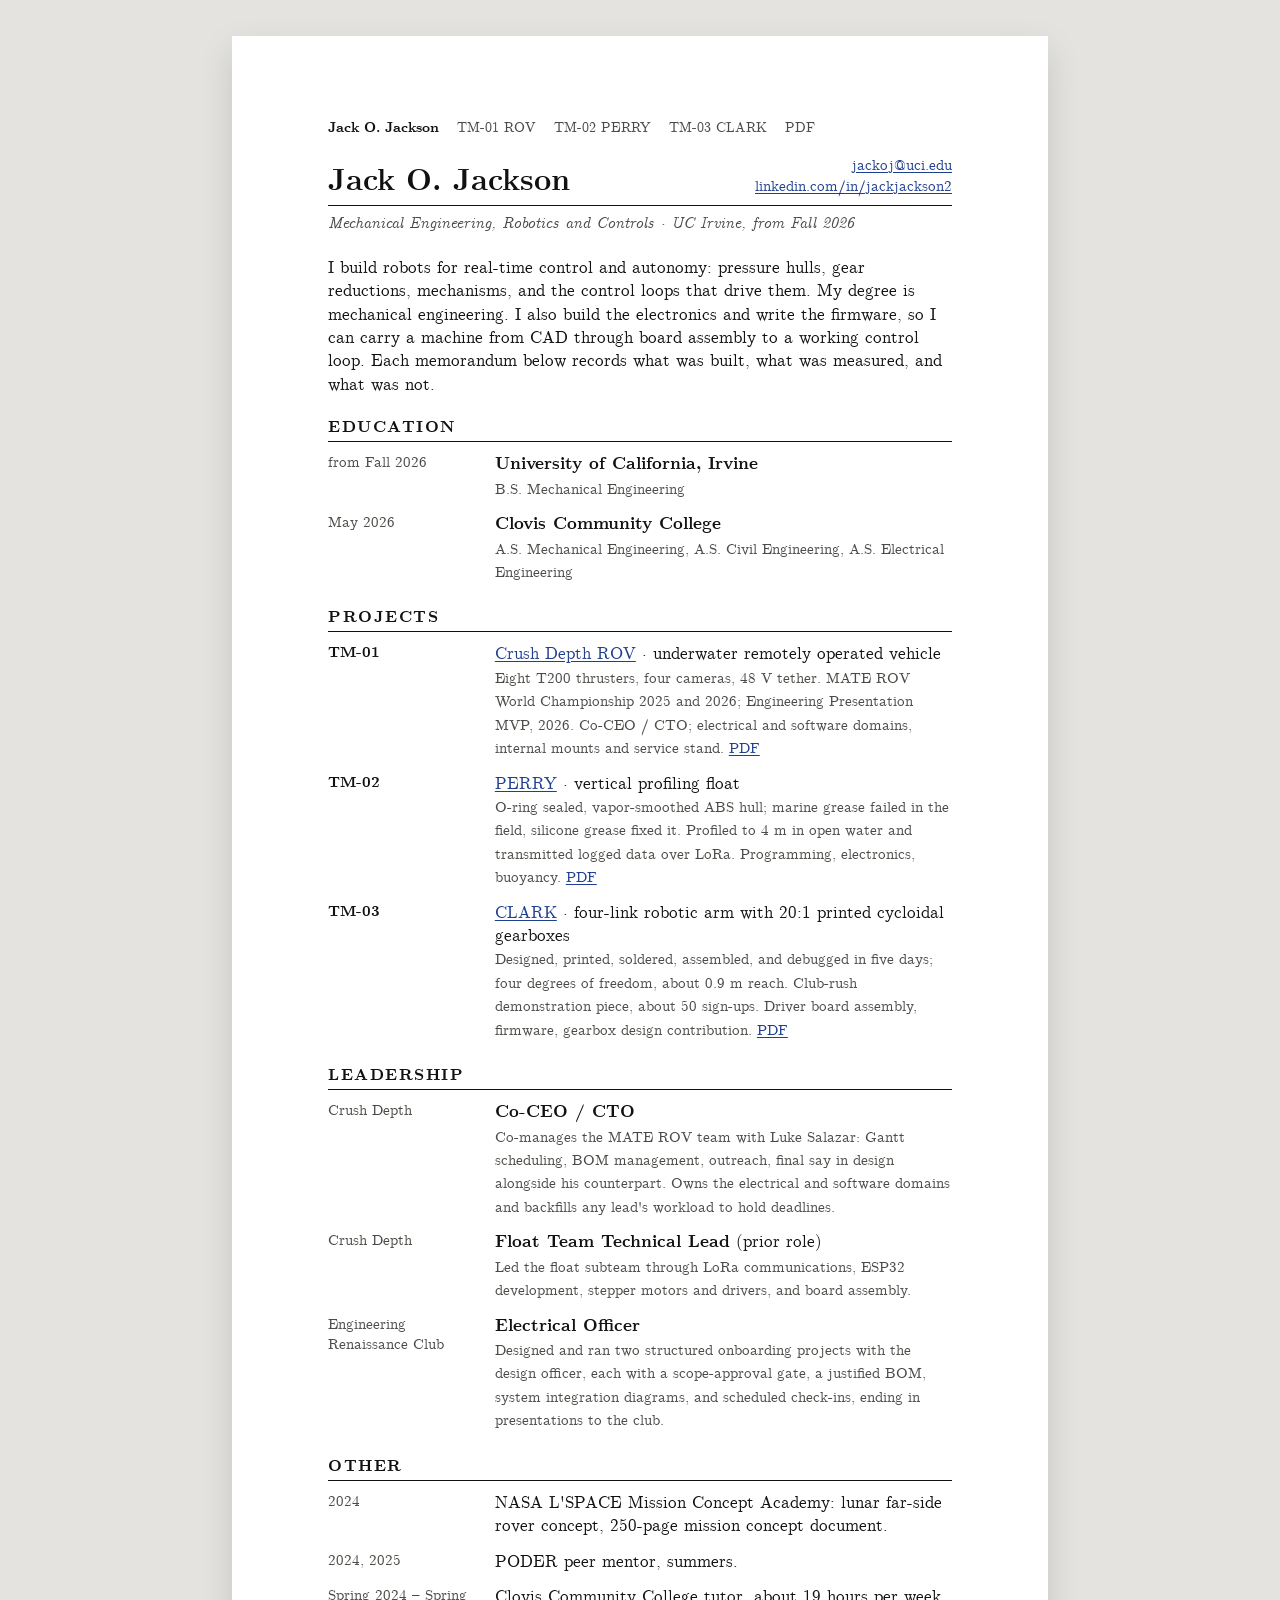
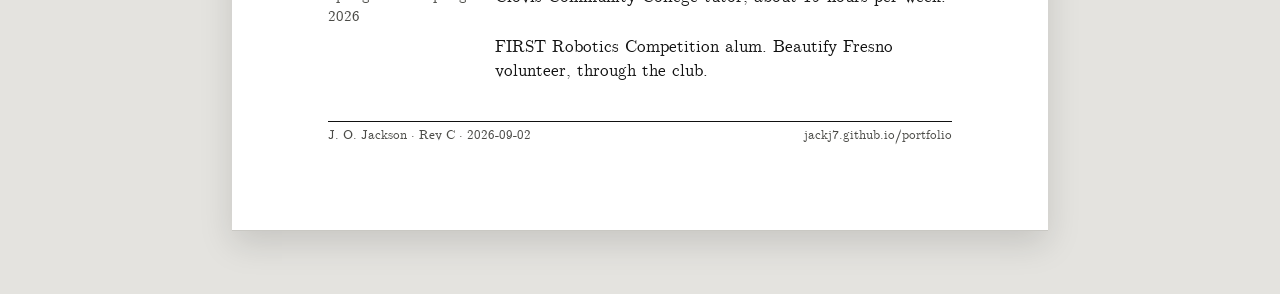
==== commit 7c421e22: "Proofreading pass Co-Authored-By: Claude Fable 5.1 <noreply@anthropic.com> Claude-Session: https://c" ====
--- a/index.html
+++ b/index.html
@@ -28,7 +28,7 @@
   <p class="cv-tagline">Mechanical Engineering, Robotics and Controls · UC Irvine, from Fall 2026</p>
 
   <section class="cv-sec">
-    <p class="lead">I build robots for real-time control and autonomy: pressure hulls, gear reductions, mechanisms, and the loops that drive them. My degree is mechanical engineering. I also build the electronics and write the firmware, so I can carry a machine from CAD through board assembly to a working control loop. Each memorandum below records what was built, what was measured, and what was not.</p>
+    <p class="lead">I build robots for real-time control and autonomy: pressure hulls, gear reductions, mechanisms, and the control loops that drive them. My degree is mechanical engineering. I also build the electronics and write the firmware, so I can carry a machine from CAD through board assembly to a working control loop. Each memorandum below records what was built, what was measured, and what was not.</p>
   </section>
 
   <section class="cv-sec">
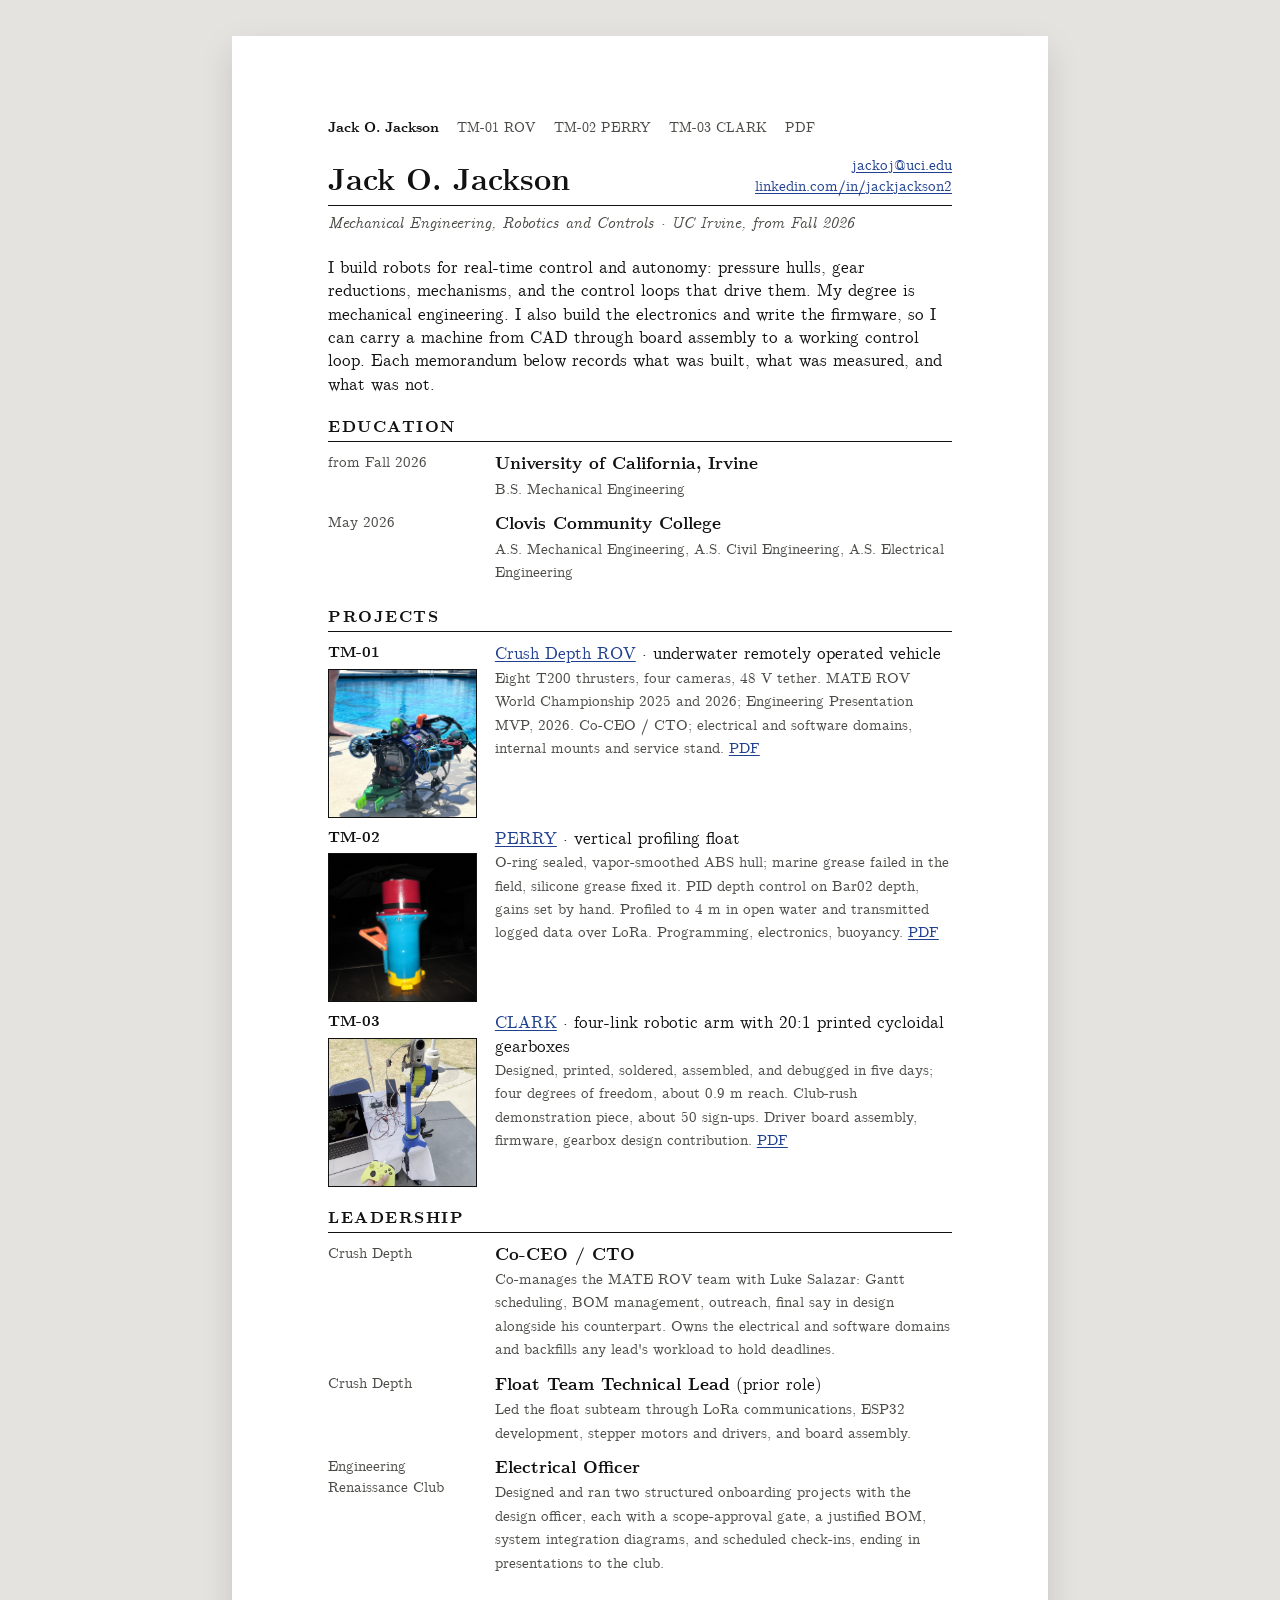
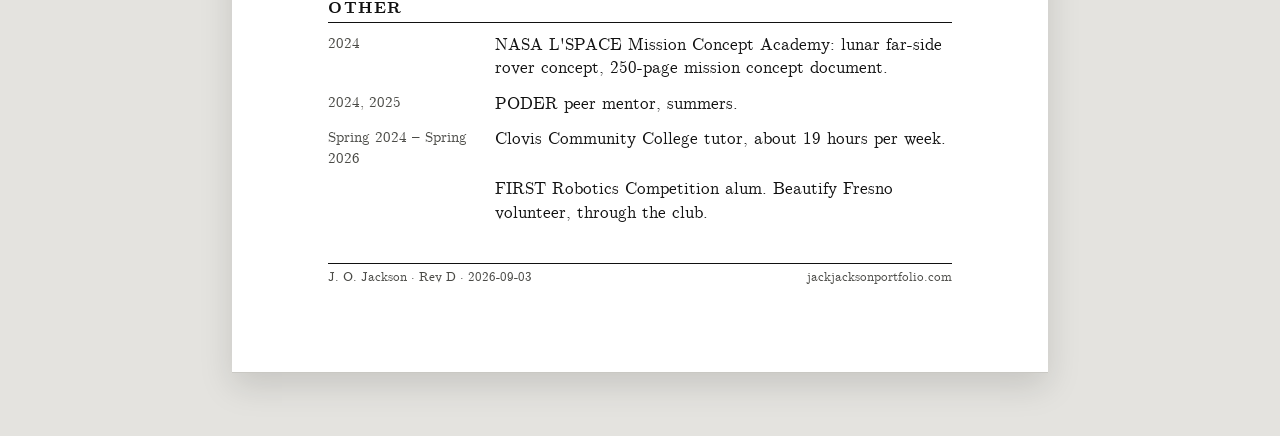
==== commit f3689659: "Index thumbnails, PERRY depth-control section, domain footer - index: one photo per project row (scr" ====
--- a/index.html
+++ b/index.html
@@ -46,15 +46,15 @@
   <section class="cv-sec">
     <h2>Projects</h2>
     <div class="cv-row">
-      <div class="lbl"><b>TM-01</b></div>
+      <div class="lbl"><b>TM-01</b><img class="thumb" src="assets/img/rov-poolside.jpg" alt="" style="--focus: 50% 62%" width="1200" height="1600" loading="lazy"></div>
       <div class="body"><p><a href="01-rov.html">Crush Depth ROV</a> · underwater remotely operated vehicle<br><span class="meta">Eight T200 thrusters, four cameras, 48&nbsp;V tether. MATE ROV World Championship 2025 and 2026; Engineering Presentation MVP, 2026. Co-CEO / CTO; electrical and software domains, internal mounts and service stand. <a href="pdf/TM-01-ROV.pdf">PDF</a></span></p></div>
     </div>
     <div class="cv-row">
-      <div class="lbl"><b>TM-02</b></div>
-      <div class="body"><p><a href="02-perry.html">PERRY</a> · vertical profiling float<br><span class="meta">O-ring sealed, vapor-smoothed ABS hull; marine grease failed in the field, silicone grease fixed it. Profiled to 4&nbsp;m in open water and transmitted logged data over LoRa. Programming, electronics, buoyancy. <a href="pdf/TM-02-PERRY.pdf">PDF</a></span></p></div>
+      <div class="lbl"><b>TM-02</b><img class="thumb" src="assets/img/perry-assembled.jpg" alt="" width="1600" height="1200" loading="lazy"></div>
+      <div class="body"><p><a href="02-perry.html">PERRY</a> · vertical profiling float<br><span class="meta">O-ring sealed, vapor-smoothed ABS hull; marine grease failed in the field, silicone grease fixed it. PID depth control on Bar02 depth, gains set by hand. Profiled to 4&nbsp;m in open water and transmitted logged data over LoRa. Programming, electronics, buoyancy. <a href="pdf/TM-02-PERRY.pdf">PDF</a></span></p></div>
     </div>
     <div class="cv-row">
-      <div class="lbl"><b>TM-03</b></div>
+      <div class="lbl"><b>TM-03</b><img class="thumb" src="assets/img/clark-demo.jpg" alt="" style="--focus: 50% 42%" width="900" height="1600" loading="lazy"></div>
       <div class="body"><p><a href="03-clark.html">CLARK</a> · four-link robotic arm with 20:1 printed cycloidal gearboxes<br><span class="meta">Designed, printed, soldered, assembled, and debugged in five days; four degrees of freedom, about 0.9&nbsp;m reach. Club-rush demonstration piece, about 50 sign-ups. Driver board assembly, firmware, gearbox design contribution. <a href="pdf/TM-03-CLARK.pdf">PDF</a></span></p></div>
     </div>
   </section>
@@ -95,7 +95,7 @@
     </div>
   </section>
 
-  <footer class="pgfoot"><span>J. O. Jackson · Rev C · 2026-09-02</span><span>jackj7.github.io/portfolio</span></footer>
+  <footer class="pgfoot"><span>J. O. Jackson · Rev D · 2026-09-03</span><span>jackjacksonportfolio.com</span></footer>
 
 </article>
 </body>
--- a/assets/style.css
+++ b/assets/style.css
@@ -260,6 +260,17 @@
 .cv-row:last-child { margin-bottom: 0; }
 .cv-row .lbl { font-size: 14.5px; color: var(--ink-soft); font-variant-numeric: tabular-nums; }
 .cv-row .lbl b { color: var(--ink); font-weight: 700; }
+.cv-row .lbl img.thumb {
+  display: block;
+  width: 100%;
+  max-width: 1.55in;
+  height: auto;
+  aspect-ratio: 1 / 1;
+  object-fit: cover;
+  object-position: var(--focus, 50% 50%);
+  margin-top: 6px;
+  border: 0.5pt solid var(--rule);
+}
 .cv-row .body { min-width: 0; }
 .cv-row .body p { text-align: left; hyphens: manual; margin-bottom: 3px; }
 .cv-row .body .role { font-weight: 700; }
@@ -281,6 +292,7 @@
   .cv-sec { margin-top: 8px; break-inside: avoid; }
   .cv-sec h2 { font-size: 10pt; margin-bottom: 5px; padding-bottom: 2px; }
   .cv-row { margin-bottom: 3px; grid-template-columns: 1.25in 1fr; }
+  .cv-row .lbl img.thumb { display: none; }
   .cv-row .body p { margin-bottom: 0; }
   .cv-row .lbl, .cv-row .body .meta, .cv-head .contact { font-size: 8.7pt; }
   .cv .pgfoot { margin-top: 14px; }
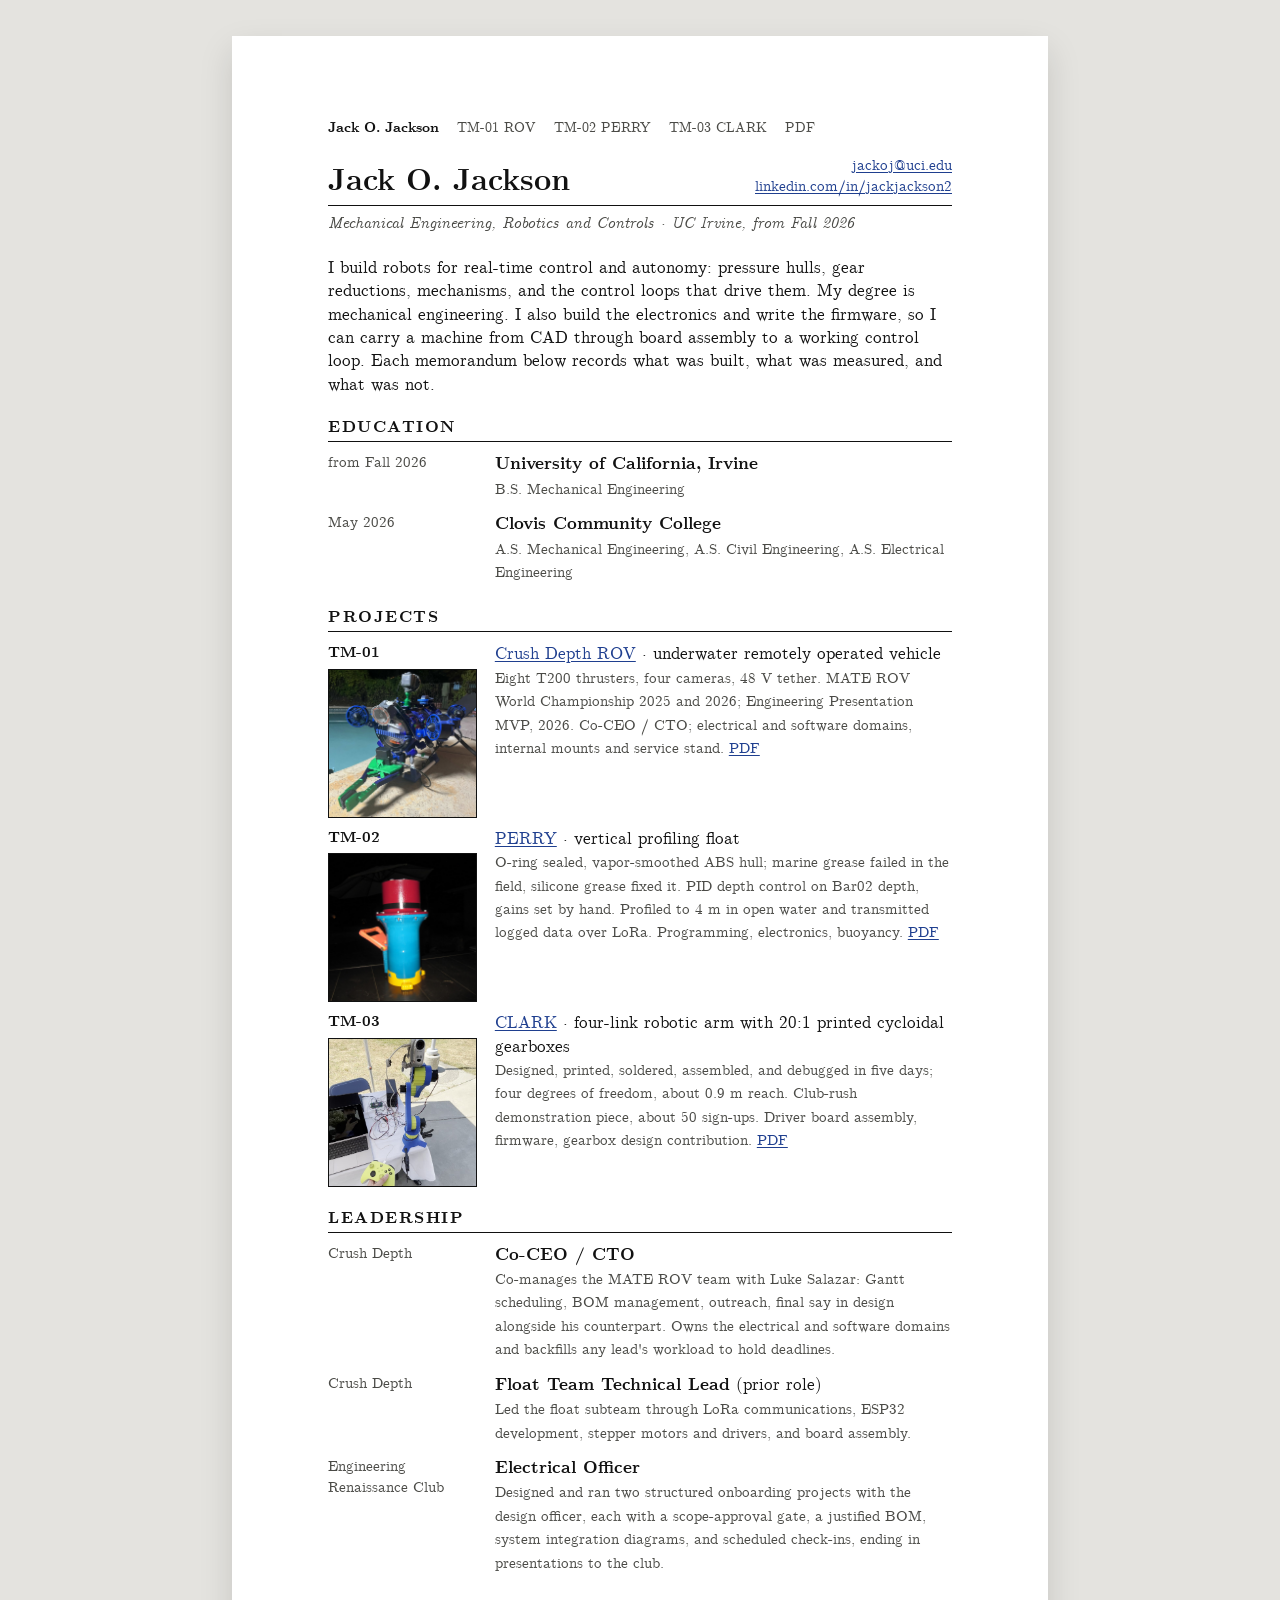
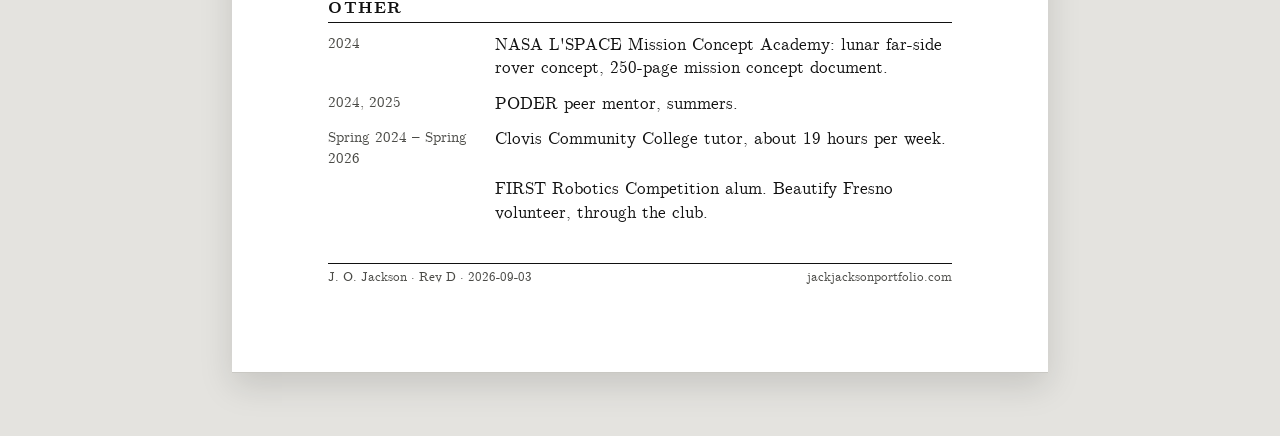
==== commit 0a1f255f: "Index: night poolside photo as the ROV thumbnail Co-Authored-By: Claude Fable 5.1 <noreply@anthropic" ====
--- a/index.html
+++ b/index.html
@@ -46,7 +46,7 @@
   <section class="cv-sec">
     <h2>Projects</h2>
     <div class="cv-row">
-      <div class="lbl"><b>TM-01</b><img class="thumb" src="assets/img/rov-poolside.jpg" alt="" style="--focus: 50% 62%" width="1200" height="1600" loading="lazy"></div>
+      <div class="lbl"><b>TM-01</b><img class="thumb" src="assets/img/rov-hero.jpg" alt="" style="--focus: 50% 44%" width="1200" height="1600" loading="lazy"></div>
       <div class="body"><p><a href="01-rov.html">Crush Depth ROV</a> · underwater remotely operated vehicle<br><span class="meta">Eight T200 thrusters, four cameras, 48&nbsp;V tether. MATE ROV World Championship 2025 and 2026; Engineering Presentation MVP, 2026. Co-CEO / CTO; electrical and software domains, internal mounts and service stand. <a href="pdf/TM-01-ROV.pdf">PDF</a></span></p></div>
     </div>
     <div class="cv-row">
